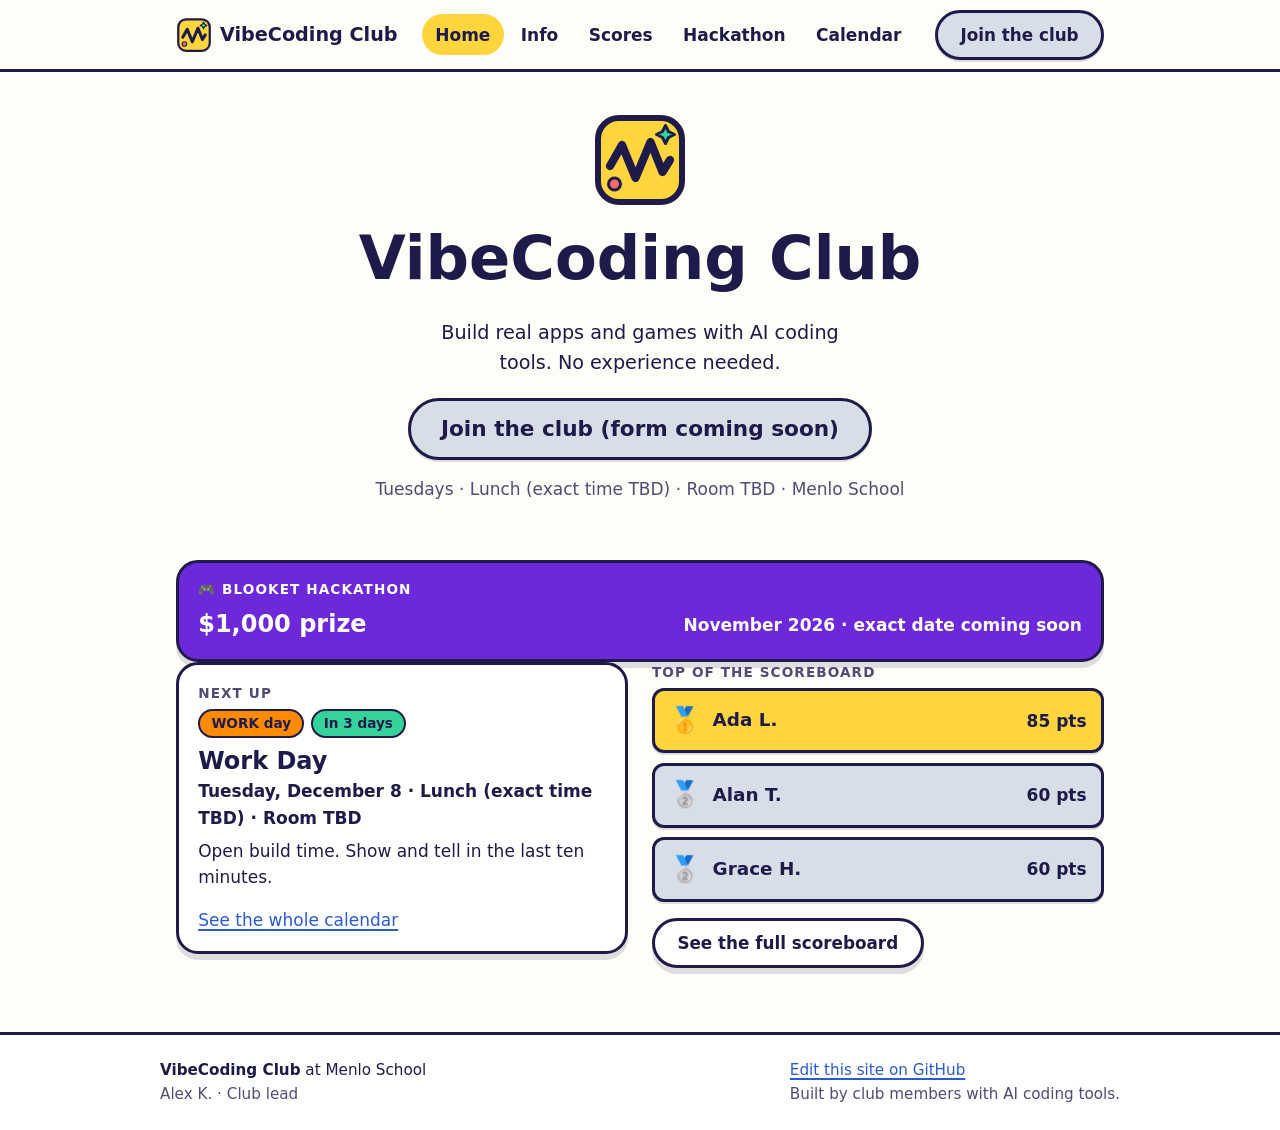
==== index.html @ 8ce31fc0 "Foundation and home page: shared layout, styles, data files, checker, CI Co-Authored-By: claude-flow" ====
<!doctype html>
<html lang="en">
<head>
  <meta charset="utf-8">
  <meta name="viewport" content="width=device-width, initial-scale=1">
  <title>VibeCoding Club at Menlo School</title>
  <meta name="description" content="Build real apps and games with AI coding tools. No experience needed. Tuesdays at Menlo School.">
  <meta name="theme-color" content="#FFD53D">
  <link rel="icon" href="img/logo.svg" type="image/svg+xml">
  <link rel="stylesheet" href="css/style.css">
  <style>
    /* Styles that only the home page uses. Shared styles live in css/style.css. */
    .hero { text-align: center; padding: 1.5rem 0 1rem; }
    .hero img { width: 96px; height: 96px; }
    .hero h1 { margin-top: 0.5rem; }
    .hero .pitch { font-size: 1.2rem; max-width: 34ch; margin: 0 auto 1.3rem; }
    .hero .meta { margin-top: 1rem; }

    .banner-link {
      display: flex; flex-wrap: wrap; align-items: center; gap: 0.4rem 1rem;
      background: var(--grape); color: #fff; text-decoration: none;
      border: var(--border); border-radius: var(--radius); padding: 1rem 1.2rem;
      box-shadow: var(--shadow); transition: transform 0.12s ease;
    }
    .banner-link:hover { color: #fff; transform: translateY(-2px); }
    .banner-link .eyebrow { color: #fff; width: 100%; margin: 0; }
    .banner-link strong { font-family: var(--font-display); font-size: 1.5rem; }
    .banner-link .banner-line { margin-left: auto; font-weight: 600; }

    .next-up h3 { font-size: 1.5rem; margin: 0.6rem 0 0.2rem; }
    .next-up .when { font-weight: 600; margin-bottom: 0.4rem; }
    .next-up .chips { display: flex; flex-wrap: wrap; gap: 0.4rem; }

    .top3 { list-style: none; padding: 0; margin: 0 0 1rem; display: grid; gap: 0.6rem; }
    .top3 li {
      display: flex; align-items: center; gap: 0.7rem;
      background: var(--card); border: var(--border); border-radius: var(--radius-sm);
      padding: 0.6rem 0.9rem; box-shadow: var(--shadow-press);
    }
    .top3 .medal { font-size: 1.6rem; }
    .top3 .name { font-family: var(--font-display); font-weight: 600; font-size: 1.15rem; flex: 1; }
    .top3 .pts { font-weight: 700; }
    .top3 li.rank-1 { background: var(--sun); }
    .top3 li.rank-2 { background: var(--silver); }
    .top3 li.rank-3 { background: var(--bronze); }

    @media (min-width: 700px) {
      .home-grid { display: grid; grid-template-columns: 1fr 1fr; gap: 1.5rem; align-items: start; }
      .home-grid > section + section { margin-top: 0; }
    }
  </style>
</head>
<body>
  <header id="site-header">
    <noscript><p><a href="index.html">Home</a> · <a href="info.html">Info</a> · <a href="scoreboard.html">Scoreboard</a> · <a href="hackathon.html">Hackathon</a> · <a href="calendar.html">Calendar</a></p></noscript>
  </header>

  <main id="main-content">
    <section class="hero">
      <img class="reveal-pop" src="img/logo.svg" alt="" width="96" height="96">
      <h1 class="reveal">VibeCoding Club</h1>
      <p class="pitch reveal reveal-delay-1" data-site="club.pitch">Build real apps and games with AI coding tools. No experience needed.</p>
      <a class="btn btn-big reveal reveal-delay-2" data-join href="#">Join the club</a>
      <p class="meta muted reveal reveal-delay-3">
        Tuesdays · <span data-site="meeting.time">Lunch</span> · <span data-site="meeting.room">Room TBD</span> · Menlo School
      </p>
    </section>

    <section id="hackathon-banner" class="reveal reveal-delay-3" aria-label="Blooket Hackathon">
      <a class="banner-link" href="hackathon.html">
        <span class="eyebrow">🎮 Blooket Hackathon</span>
        <strong>$1,000 prize</strong>
        <span class="banner-line">November 2026 · details soon</span>
      </a>
    </section>

    <div class="home-grid">
      <section class="card next-up reveal reveal-delay-4" aria-labelledby="next-up-title">
        <p class="eyebrow" id="next-up-title">Next up</p>
        <div id="next-up-body"><p class="muted">Loading the calendar…</p></div>
      </section>

      <section class="reveal reveal-delay-5" aria-labelledby="top3-title">
        <p class="eyebrow" id="top3-title">Top of the scoreboard</p>
        <div id="top3-body"><p class="muted">Loading the scoreboard…</p></div>
        <a class="btn btn-ghost" href="scoreboard.html">See the full scoreboard</a>
      </section>
    </div>
  </main>

  <footer id="site-footer"></footer>

  <script src="js/shared.js"></script>
  <script src="js/home.js"></script>
</body>
</html>
---- css/style.css ----
/* ==========================================================================
   VibeCoding Club — the ONE shared stylesheet.

   Rules of the house (so nobody has to do color math):
   - Bright hues (sun, tangerine, mint, coral, silver, bronze) are BACKGROUNDS
     with ink text. Only sky and grape carry white text.
   - Styling that belongs to a single page goes in a <style> block at the top
     of that page's HTML, not here. This file is shared by every page.
   - Only transform and opacity animate. Reduced motion is handled at the end.

   Contrast (WCAG AA needs 4.5:1 for text). Computed, not guessed:
     ink on paper 15.7   ink on card 16.0   muted on paper 7.8
     ink on sun 11.3     ink on tangerine 6.8   ink on mint 8.3   ink on coral 5.8
     ink on silver 11.8  ink on bronze 7.7
     white on sky 5.9    white on grape 7.1     sky on paper 5.8   grape on paper 7.0
   ========================================================================== */

:root {
  --ink: #1E1B4B;
  --paper: #FFFDF7;
  --card: #FFFFFF;
  --line: #E4E0D4;
  --muted: #4F4C78;

  --sun: #FFD53D;
  --tangerine: #FF8A00;
  --mint: #34D399;
  --coral: #FF6B6B;
  --sky: #2A5BD7;
  --grape: #6D28D9;
  --silver: #D7DEE8;
  --bronze: #E8A76B;

  --radius: 22px;
  --radius-sm: 12px;
  --border: 3px solid var(--ink);
  --shadow: 0 6px 0 rgba(30, 27, 75, 0.14);
  --shadow-press: 0 2px 0 rgba(30, 27, 75, 0.14);

  --font-display: "Fredoka", "Arial Rounded MT Bold", "Helvetica Neue", system-ui, sans-serif;
  --font-body: system-ui, -apple-system, "Segoe UI", Roboto, "Helvetica Neue", sans-serif;
  --font-mono: ui-monospace, SFMono-Regular, Menlo, Consolas, monospace;

  --tab-bar-height: 64px;
  --max-width: 960px;
}

/* Self-hosted so the site makes zero external requests (school Wi-Fi safe).
   License: fonts/OFL.txt */
@font-face {
  font-family: "Fredoka";
  src: url("../fonts/Fredoka.woff2") format("woff2");
  font-weight: 300 700;
  font-style: normal;
  font-display: swap;
}

/* ---------- base ---------- */
*, *::before, *::after { box-sizing: border-box; }

html { -webkit-text-size-adjust: 100%; scroll-behavior: smooth; }

body {
  margin: 0;
  font-family: var(--font-body);
  font-size: 17px;
  line-height: 1.55;
  color: var(--ink);
  background: var(--paper);
  /* room for the phone tab bar; removed at desktop sizes below */
  padding-bottom: calc(var(--tab-bar-height) + env(safe-area-inset-bottom, 0px));
}

h1, h2, h3, h4 {
  font-family: var(--font-display);
  font-weight: 600;
  line-height: 1.15;
  margin: 0 0 0.4em;
}
h1 { font-size: clamp(2.3rem, 9vw, 3.8rem); font-weight: 700; }
h2 { font-size: clamp(1.5rem, 5.5vw, 2.1rem); }
h3 { font-size: 1.25rem; }
p { margin: 0 0 1em; }
a { color: var(--sky); text-decoration-thickness: 2px; text-underline-offset: 3px; }
a:hover { color: var(--grape); }
img, svg { max-width: 100%; height: auto; }
code { font-family: var(--font-mono); font-size: 0.92em; background: var(--silver); padding: 0.1em 0.35em; border-radius: 6px; }
ul, ol { padding-left: 1.3em; }

:focus-visible { outline: 4px solid var(--sky); outline-offset: 3px; border-radius: var(--radius-sm); }

.visually-hidden {
  position: absolute !important; width: 1px; height: 1px; overflow: hidden;
  clip: rect(0 0 0 0); clip-path: inset(50%); white-space: nowrap;
}

.skip-link {
  position: absolute; left: -999px; top: 8px; z-index: 100;
  background: var(--ink); color: #fff; padding: 0.6rem 1rem; border-radius: 999px; font-weight: 600;
}
.skip-link:focus { left: 8px; }

main { max-width: var(--max-width); margin: 0 auto; padding: 1rem 1rem 2rem; }
section + section { margin-top: 1.5rem; }

.muted { color: var(--muted); }
.eyebrow {
  font-family: var(--font-display); font-weight: 600; font-size: 0.85rem;
  text-transform: uppercase; letter-spacing: 0.08em; color: var(--muted); margin: 0 0 0.3rem;
}
.center { text-align: center; }

/* ---------- header (drawn by js/shared.js) ---------- */
.site-header {
  position: sticky; top: 0; z-index: 50;
  background: var(--paper); border-bottom: var(--border);
}
.site-header .inner {
  display: flex; align-items: center; gap: 0.75rem;
  max-width: var(--max-width); margin: 0 auto; padding: 0.6rem 1rem;
}
.brand {
  display: inline-flex; align-items: center; gap: 0.5rem;
  font-family: var(--font-display); font-weight: 700; font-size: 1.2rem;
  color: var(--ink); text-decoration: none; white-space: nowrap;
}
.brand:hover { color: var(--ink); }
.brand img { width: 36px; height: 36px; }
.brand:hover img { animation: wiggle 0.5s ease-in-out; }
.top-nav { display: none; gap: 0.2rem; margin-left: auto; }
.top-nav a {
  padding: 0.45rem 0.85rem; border-radius: 999px; text-decoration: none;
  color: var(--ink); font-family: var(--font-display); font-weight: 600;
}
.top-nav a:hover { background: var(--silver); color: var(--ink); }
.top-nav a[aria-current="page"] { background: var(--sun); }
.header-join { margin-left: auto; font-size: 0.95rem; padding: 0.55rem 1rem; }

/* ---------- phone tab bar (drawn by js/shared.js) ---------- */
.tab-bar {
  position: fixed; left: 0; right: 0; bottom: 0; z-index: 50;
  display: flex; background: var(--card); border-top: var(--border);
  padding-bottom: env(safe-area-inset-bottom, 0px);
}
.tab-bar a {
  flex: 1; display: flex; flex-direction: column; align-items: center; justify-content: center; gap: 2px;
  min-height: var(--tab-bar-height); padding: 0.35rem 0.2rem;
  font-family: var(--font-display); font-size: 0.75rem; font-weight: 600;
  color: var(--ink); text-decoration: none;
}
.tab-bar a:hover { color: var(--ink); }
.tab-icon {
  display: grid; place-items: center; width: 44px; height: 28px;
  border-radius: 999px; font-size: 1.25rem; line-height: 1;
  transition: transform 0.15s ease;
}
.tab-bar a:active .tab-icon { transform: scale(0.9); }
.tab-bar a[aria-current="page"] { color: var(--grape); }
.tab-bar a[aria-current="page"] .tab-icon { background: var(--sun); }

@media (min-width: 700px) {
  body { padding-bottom: 0; }
  .tab-bar { display: none; }
  .top-nav { display: flex; }
  .header-join { margin-left: 0.5rem; }
}

/* ---------- buttons ---------- */
.btn {
  display: inline-flex; align-items: center; justify-content: center; gap: 0.5rem;
  font-family: var(--font-display); font-weight: 600; font-size: 1.05rem; line-height: 1.2;
  padding: 0.75rem 1.4rem; border-radius: 999px; border: var(--border);
  background: var(--sun); color: var(--ink); text-decoration: none; cursor: pointer;
  box-shadow: var(--shadow); white-space: nowrap;
  transition: transform 0.12s ease, box-shadow 0.12s ease;
}
.btn:hover { color: var(--ink); transform: translateY(-2px); }
.btn:active { transform: translateY(3px); box-shadow: var(--shadow-press); }
.btn-big { font-size: 1.35rem; padding: 0.95rem 1.9rem; white-space: normal; max-width: 100%; text-align: center; }
.btn-grape { background: var(--grape); color: #fff; }
.btn-grape:hover { color: #fff; }
.btn-sky { background: var(--sky); color: #fff; }
.btn-sky:hover { color: #fff; }
.btn-ghost { background: var(--card); }
.btn[aria-disabled="true"] {
  background: var(--silver); box-shadow: var(--shadow-press); cursor: default;
}
.btn[aria-disabled="true"]:hover { transform: none; }

/* ---------- cards, chips, panels ---------- */
.card {
  background: var(--card); border: var(--border); border-radius: var(--radius);
  padding: 1.1rem 1.2rem; box-shadow: var(--shadow);
}
.card > :last-child { margin-bottom: 0; }

.chip {
  display: inline-flex; align-items: center; gap: 0.3rem;
  padding: 0.15rem 0.7rem; border-radius: 999px; border: 2px solid var(--ink);
  font-family: var(--font-display); font-weight: 600; font-size: 0.85rem; line-height: 1.5;
  background: var(--card); color: var(--ink); white-space: nowrap;
}
/* meeting types: every chip also carries its word, so color is never the only signal */
.chip-talk      { background: var(--sky); color: #fff; }
.chip-work      { background: var(--tangerine); }
.chip-special   { background: var(--grape); color: #fff; }
.chip-hackathon { background: var(--sun); }
.chip-break     { background: transparent; color: var(--muted); border-style: dashed; }
/* badge colors named in data/scoreboard.json */
.chip-sun       { background: var(--sun); }
.chip-tangerine { background: var(--tangerine); }
.chip-mint      { background: var(--mint); }
.chip-coral     { background: var(--coral); }
.chip-sky       { background: var(--sky); color: #fff; }
.chip-grape     { background: var(--grape); color: #fff; }

/* the friendly "something is off" panel drawn by Site.oopsHTML() */
.oops {
  background: var(--card); border: 3px dashed var(--coral); border-radius: var(--radius);
  padding: 1rem 1.1rem;
}
.oops h3 { margin-top: 0; }
.oops > :last-child { margin-bottom: 0; }
.cmd {
  display: flex; align-items: center; gap: 0.6rem;
  background: var(--ink); color: #fff; border-radius: var(--radius-sm);
  padding: 0.6rem 0.8rem; margin: 0.6rem 0; overflow-x: auto;
}
.cmd code { background: none; color: #fff; padding: 0; white-space: nowrap; }
.cmd button {
  margin-left: auto; flex-shrink: 0; font: inherit; font-weight: 600; cursor: pointer;
  background: var(--sun); color: var(--ink); border: 0; border-radius: 999px; padding: 0.3rem 0.8rem;
}

/* ---------- toast (Site.toast) ---------- */
.toast {
  position: fixed; left: 50%; z-index: 60;
  bottom: calc(var(--tab-bar-height) + 16px + env(safe-area-inset-bottom, 0px));
  max-width: calc(100% - 2rem); text-align: center;
  background: var(--ink); color: #fff; padding: 0.7rem 1.2rem; border-radius: 999px;
  font-family: var(--font-display); font-weight: 600; box-shadow: var(--shadow);
  animation: toast-in 0.25s ease-out both;
}
@media (min-width: 700px) { .toast { bottom: 24px; } }

/* ---------- confetti (Site.confetti) ---------- */
.confetti-canvas { position: fixed; inset: 0; width: 100%; height: 100%; pointer-events: none; z-index: 70; }

/* ---------- footer (drawn by js/shared.js) ---------- */
.site-footer {
  margin-top: 2rem; border-top: var(--border); background: var(--card);
  padding: 1.5rem 1rem;
}
.site-footer .inner {
  max-width: var(--max-width); margin: 0 auto;
  display: flex; flex-wrap: wrap; gap: 1rem 2rem; justify-content: space-between;
  font-size: 0.95rem;
}

/* ---------- motion ---------- */
@keyframes float-in { from { opacity: 0; transform: translateY(14px); } to { opacity: 1; transform: none; } }
@keyframes pop-in   { from { opacity: 0; transform: scale(0.9); }       to { opacity: 1; transform: none; } }
@keyframes toast-in { from { opacity: 0; transform: translate(-50%, 12px); } to { opacity: 1; transform: translate(-50%, 0); } }
@keyframes wiggle   { 0%, 100% { transform: rotate(0); } 25% { transform: rotate(-8deg); } 75% { transform: rotate(8deg); } }
@keyframes bounce   { 0%, 100% { transform: translateY(0); } 40% { transform: translateY(-10px); } }

/* add class="reveal" (plus reveal-delay-1..6) to stagger things in */
.reveal { animation: float-in 0.45s ease-out both; }
.reveal-pop { animation: pop-in 0.35s ease-out both; }
.reveal-delay-1 { animation-delay: 0.07s; }
.reveal-delay-2 { animation-delay: 0.14s; }
.reveal-delay-3 { animation-delay: 0.21s; }
.reveal-delay-4 { animation-delay: 0.28s; }
.reveal-delay-5 { animation-delay: 0.35s; }
.reveal-delay-6 { animation-delay: 0.42s; }

/* Reduced motion: animations jump to their final frame instead of being
   removed, so nothing that starts at opacity 0 stays invisible. JS checks
   Site.motionOK() before doing confetti or count-ups. */
@media (prefers-reduced-motion: reduce) {
  html { scroll-behavior: auto; }
  *, *::before, *::after {
    animation-duration: 0.01ms !important;
    animation-iteration-count: 1 !important;
    transition-duration: 0.01ms !important;
  }
}
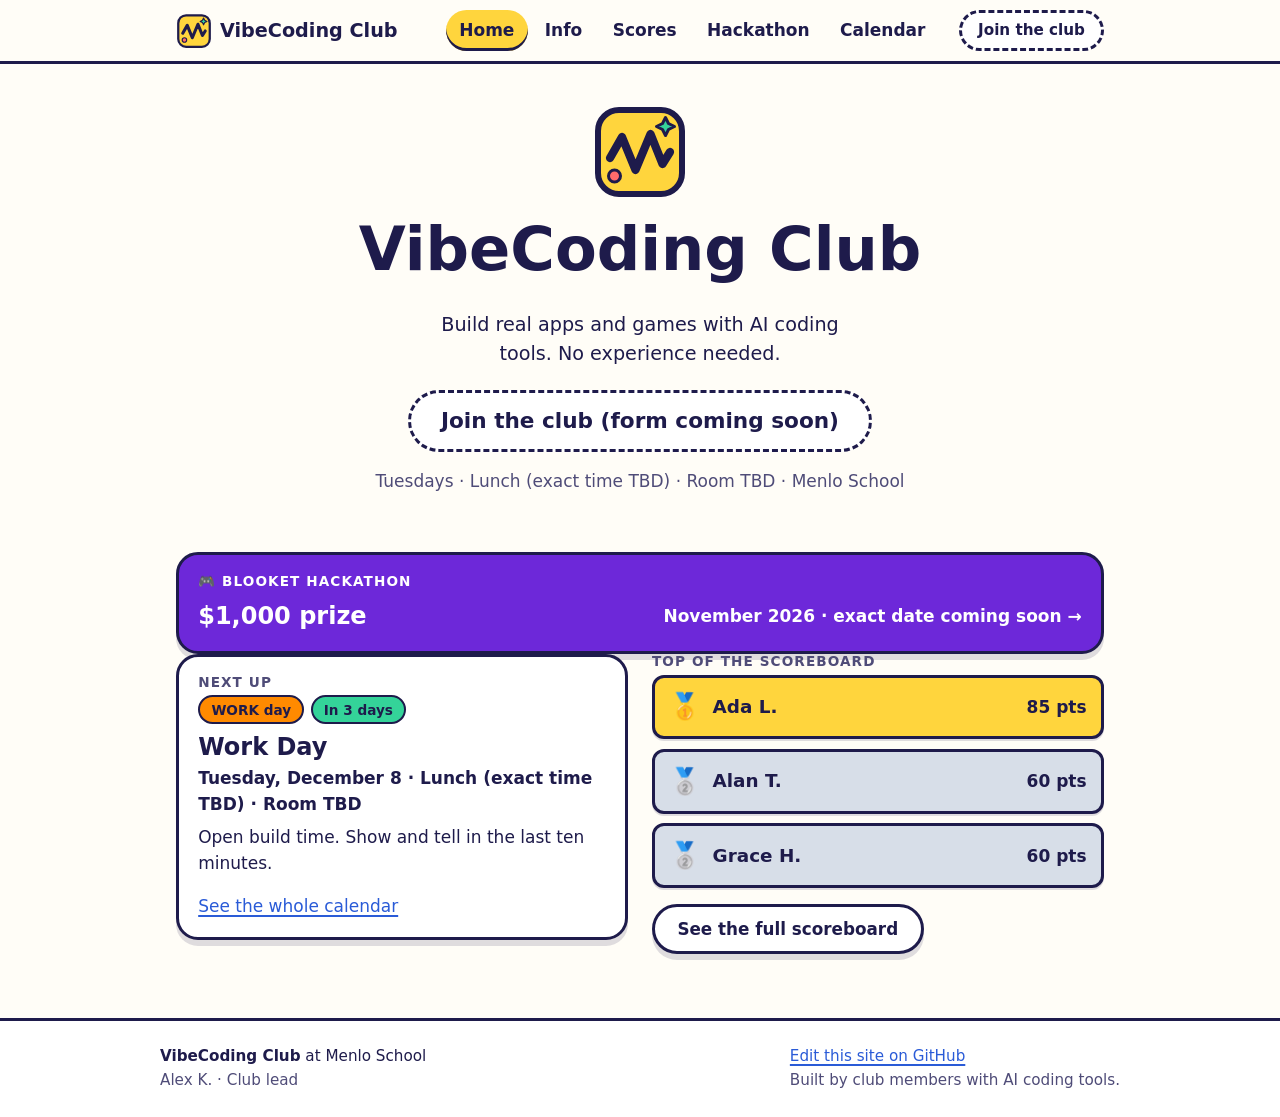
==== commit d9c9e8b6: "Apply site-wide review: accessibility, phone layout, countdown, 404 base, README fixes Co-Authored-B" ====
--- a/index.html
+++ b/index.html
@@ -2,7 +2,7 @@
 <html lang="en">
 <head>
   <meta charset="utf-8">
-  <meta name="viewport" content="width=device-width, initial-scale=1">
+  <meta name="viewport" content="width=device-width, initial-scale=1, viewport-fit=cover">
   <title>VibeCoding Club at Menlo School</title>
   <meta name="description" content="Build real apps and games with AI coding tools. No experience needed. Tuesdays at Menlo School.">
   <meta name="theme-color" content="#FFD53D">
@@ -22,7 +22,8 @@
       border: var(--border); border-radius: var(--radius); padding: 1rem 1.2rem;
       box-shadow: var(--shadow); transition: transform 0.12s ease;
     }
-    .banner-link:hover { color: #fff; transform: translateY(-2px); }
+    .banner-link:hover { color: #fff; }
+    @media (hover: hover) { .banner-link:hover { transform: translateY(-2px); } }
     .banner-link .eyebrow { color: #fff; width: 100%; margin: 0; }
     .banner-link strong { font-family: var(--font-display); font-size: 1.5rem; }
     .banner-link .banner-line { margin-left: auto; font-weight: 600; }
@@ -38,7 +39,7 @@
       padding: 0.6rem 0.9rem; box-shadow: var(--shadow-press);
     }
     .top3 .medal { font-size: 1.6rem; }
-    .top3 .name { font-family: var(--font-display); font-weight: 600; font-size: 1.15rem; flex: 1; }
+    .top3 .name { font-family: var(--font-display); font-weight: 600; font-size: 1.15rem; flex: 1; min-width: 0; overflow-wrap: anywhere; }
     .top3 .pts { font-weight: 700; }
     .top3 li.rank-1 { background: var(--sun); }
     .top3 li.rank-2 { background: var(--silver); }
@@ -62,13 +63,13 @@
       <p class="pitch reveal reveal-delay-1" data-site="club.pitch">Build real apps and games with AI coding tools. No experience needed.</p>
       <a class="btn btn-big reveal reveal-delay-2" data-join href="#">Join the club</a>
       <p class="meta muted reveal reveal-delay-3">
-        Tuesdays · <span data-site="meeting.time">Lunch</span> · <span data-site="meeting.room">Room TBD</span> · Menlo School
+        <span data-site="meeting.day">Tuesdays</span> · <span data-site="meeting.time">Lunch</span> · <span data-site="meeting.room">Room TBD</span> · <span data-site="club.school">Menlo School</span>
       </p>
     </section>
 
     <section id="hackathon-banner" class="reveal reveal-delay-3" aria-label="Blooket Hackathon">
       <a class="banner-link" href="hackathon.html">
-        <span class="eyebrow">🎮 Blooket Hackathon</span>
+        <span class="eyebrow"><span aria-hidden="true">🎮</span> Blooket Hackathon</span>
         <strong>$1,000 prize</strong>
         <span class="banner-line">November 2026 · details soon</span>
       </a>
@@ -76,12 +77,12 @@
 
     <div class="home-grid">
       <section class="card next-up reveal reveal-delay-4" aria-labelledby="next-up-title">
-        <p class="eyebrow" id="next-up-title">Next up</p>
+        <h2 class="eyebrow" id="next-up-title">Next up</h2>
         <div id="next-up-body"><p class="muted">Loading the calendar…</p></div>
       </section>
 
       <section class="reveal reveal-delay-5" aria-labelledby="top3-title">
-        <p class="eyebrow" id="top3-title">Top of the scoreboard</p>
+        <h2 class="eyebrow" id="top3-title">Top of the scoreboard</h2>
         <div id="top3-body"><p class="muted">Loading the scoreboard…</p></div>
         <a class="btn btn-ghost" href="scoreboard.html">See the full scoreboard</a>
       </section>
@@ -91,6 +92,7 @@
   <footer id="site-footer"></footer>
 
   <script src="js/shared.js"></script>
+  <script src="js/celebrate.js"></script>
   <script src="js/home.js"></script>
 </body>
 </html>
--- a/css/style.css
+++ b/css/style.css
@@ -58,7 +58,12 @@
 /* ---------- base ---------- */
 *, *::before, *::after { box-sizing: border-box; }
 
-html { -webkit-text-size-adjust: 100%; scroll-behavior: smooth; }
+html {
+  -webkit-text-size-adjust: 100%; scroll-behavior: smooth;
+  /* keep focused elements and #main-content out from under the sticky header and the tab bar */
+  scroll-padding-top: 80px;
+  scroll-padding-bottom: calc(var(--tab-bar-height) + 12px + env(safe-area-inset-bottom, 0px));
+}
 
 body {
   margin: 0;
@@ -100,7 +105,10 @@
 }
 .skip-link:focus { left: 8px; }
 
-main { max-width: var(--max-width); margin: 0 auto; padding: 1rem 1rem 2rem; }
+main {
+  max-width: var(--max-width); margin: 0 auto; padding: 1rem 1rem 2rem;
+  padding-left: max(1rem, env(safe-area-inset-left, 0px)); padding-right: max(1rem, env(safe-area-inset-right, 0px));
+}
 section + section { margin-top: 1.5rem; }
 
 .muted { color: var(--muted); }
@@ -118,6 +126,7 @@
 .site-header .inner {
   display: flex; align-items: center; gap: 0.75rem;
   max-width: var(--max-width); margin: 0 auto; padding: 0.6rem 1rem;
+  padding-left: max(1rem, env(safe-area-inset-left, 0px)); padding-right: max(1rem, env(safe-area-inset-right, 0px));
 }
 .brand {
   display: inline-flex; align-items: center; gap: 0.5rem;
@@ -125,22 +134,24 @@
   color: var(--ink); text-decoration: none; white-space: nowrap;
 }
 .brand:hover { color: var(--ink); }
+.brand { flex-shrink: 0; }
 .brand img { width: 36px; height: 36px; }
-.brand:hover img { animation: wiggle 0.5s ease-in-out; }
+@media (max-width: 359px) { .brand-name { display: none; } }
 .top-nav { display: none; gap: 0.2rem; margin-left: auto; }
 .top-nav a {
   padding: 0.45rem 0.85rem; border-radius: 999px; text-decoration: none;
   color: var(--ink); font-family: var(--font-display); font-weight: 600;
 }
 .top-nav a:hover { background: var(--silver); color: var(--ink); }
-.top-nav a[aria-current="page"] { background: var(--sun); }
-.header-join { margin-left: auto; font-size: 0.95rem; padding: 0.55rem 1rem; }
+.top-nav a[aria-current="page"] { background: var(--sun); box-shadow: inset 0 -3px 0 var(--ink); }
+.btn.header-join { margin-left: auto; font-size: 0.95rem; padding: 0.55rem 1rem; }
 
 /* ---------- phone tab bar (drawn by js/shared.js) ---------- */
 .tab-bar {
   position: fixed; left: 0; right: 0; bottom: 0; z-index: 50;
   display: flex; background: var(--card); border-top: var(--border);
   padding-bottom: env(safe-area-inset-bottom, 0px);
+  padding-left: env(safe-area-inset-left, 0px); padding-right: env(safe-area-inset-right, 0px);
 }
 .tab-bar a {
   flex: 1; display: flex; flex-direction: column; align-items: center; justify-content: center; gap: 2px;
@@ -155,14 +166,15 @@
   transition: transform 0.15s ease;
 }
 .tab-bar a:active .tab-icon { transform: scale(0.9); }
-.tab-bar a[aria-current="page"] { color: var(--grape); }
+.tab-bar a[aria-current="page"] { color: var(--grape); text-decoration: underline; text-decoration-thickness: 2px; text-underline-offset: 3px; }
 .tab-bar a[aria-current="page"] .tab-icon { background: var(--sun); }
 
 @media (min-width: 700px) {
+  html { scroll-padding-bottom: 0; }
   body { padding-bottom: 0; }
   .tab-bar { display: none; }
   .top-nav { display: flex; }
-  .header-join { margin-left: 0.5rem; }
+  .btn.header-join { margin-left: 0.5rem; }
 }
 
 /* ---------- buttons ---------- */
@@ -174,18 +186,24 @@
   box-shadow: var(--shadow); white-space: nowrap;
   transition: transform 0.12s ease, box-shadow 0.12s ease;
 }
-.btn:hover { color: var(--ink); transform: translateY(-2px); }
+.btn:hover { color: var(--ink); }
 .btn:active { transform: translateY(3px); box-shadow: var(--shadow-press); }
+/* hover effects only on devices that really hover, so taps do not leave them stuck */
+@media (hover: hover) {
+  .btn:hover { transform: translateY(-2px); }
+  .brand:hover img { animation: wiggle 0.5s ease-in-out; }
+}
 .btn-big { font-size: 1.35rem; padding: 0.95rem 1.9rem; white-space: normal; max-width: 100%; text-align: center; }
 .btn-grape { background: var(--grape); color: #fff; }
 .btn-grape:hover { color: #fff; }
 .btn-sky { background: var(--sky); color: #fff; }
 .btn-sky:hover { color: #fff; }
 .btn-ghost { background: var(--card); }
+/* "coming soon": still tappable (it explains itself), drawn as an outline so it does not look broken */
 .btn[aria-disabled="true"] {
-  background: var(--silver); box-shadow: var(--shadow-press); cursor: default;
-}
-.btn[aria-disabled="true"]:hover { transform: none; }
+  background: var(--card); color: var(--ink); border-style: dashed; box-shadow: none; cursor: pointer;
+}
+.btn[aria-disabled="true"]:hover, .btn[aria-disabled="true"]:active { transform: none; box-shadow: none; }
 
 /* ---------- cards, chips, panels ---------- */
 .card {
@@ -231,6 +249,13 @@
   margin-left: auto; flex-shrink: 0; font: inherit; font-weight: 600; cursor: pointer;
   background: var(--sun); color: var(--ink); border: 0; border-radius: 999px; padding: 0.3rem 0.8rem;
 }
+.cmd button:focus-visible { outline-color: var(--sun); }
+
+/* "How to earn points" rows, used on the scoreboard and hackathon pages */
+.earn-list { list-style: none; padding: 0; margin: 0 0 0.8rem; }
+.earn-list li { display: flex; align-items: center; gap: 0.6rem; padding: 0.5rem 0; border-bottom: 2px dashed var(--line); }
+.earn-list li:last-child { border-bottom: 0; }
+.earn-list .what { flex: 1; }
 
 /* ---------- toast (Site.toast) ---------- */
 .toast {
@@ -241,6 +266,7 @@
   font-family: var(--font-display); font-weight: 600; box-shadow: var(--shadow);
   animation: toast-in 0.25s ease-out both;
 }
+.toast[hidden] { display: none; }
 @media (min-width: 700px) { .toast { bottom: 24px; } }
 
 /* ---------- confetti (Site.confetti) ---------- */
@@ -281,6 +307,7 @@
   html { scroll-behavior: auto; }
   *, *::before, *::after {
     animation-duration: 0.01ms !important;
+    animation-delay: 0s !important;
     animation-iteration-count: 1 !important;
     transition-duration: 0.01ms !important;
   }
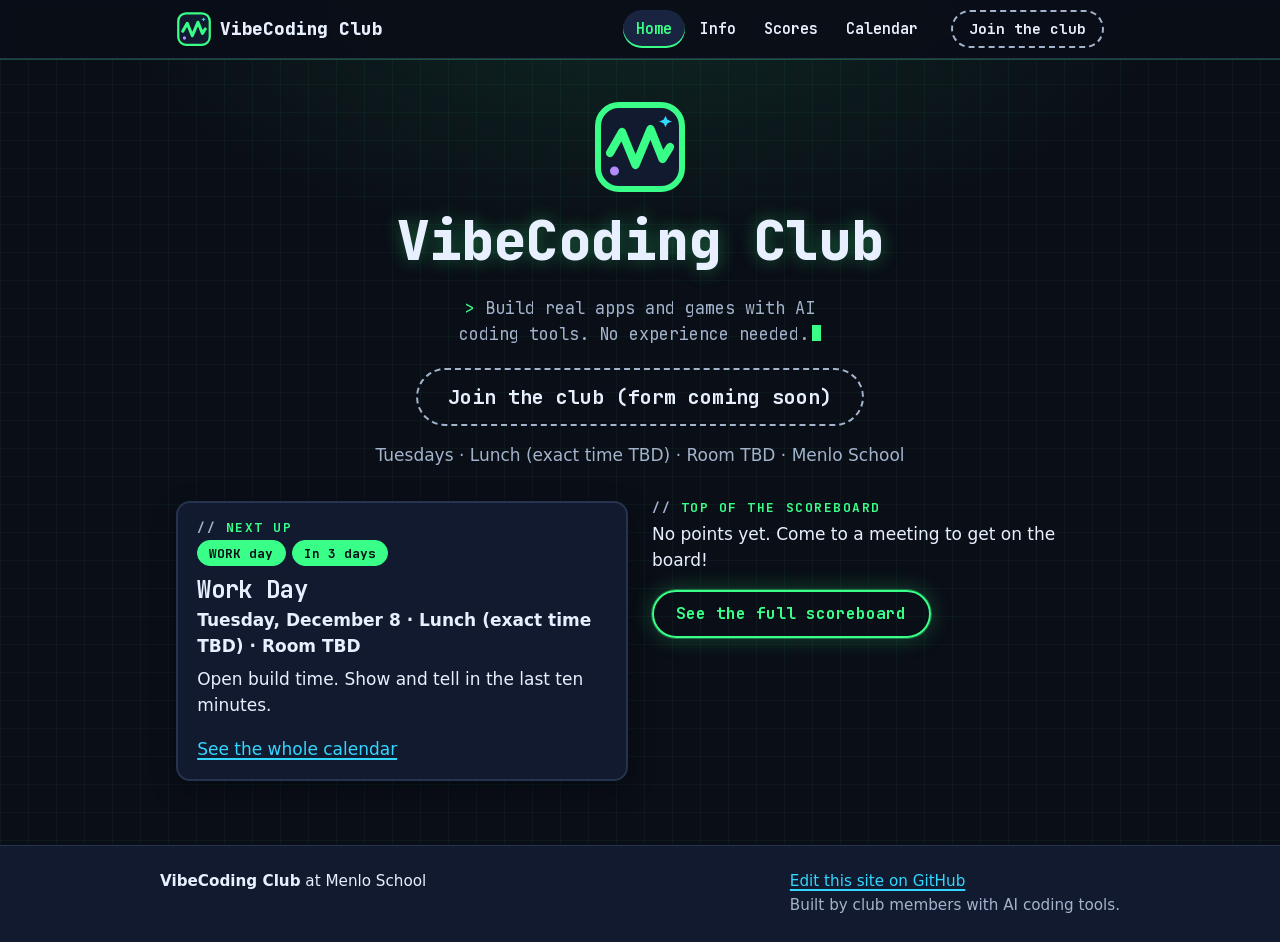
==== commit 3389736b: "Remove hackathon, empty the scoreboard and leaders, re-theme to hack mode Co-Authored-By: claude-flo" ====
--- a/index.html
+++ b/index.html
@@ -5,7 +5,7 @@
   <meta name="viewport" content="width=device-width, initial-scale=1, viewport-fit=cover">
   <title>VibeCoding Club at Menlo School</title>
   <meta name="description" content="Build real apps and games with AI coding tools. No experience needed. Tuesdays at Menlo School.">
-  <meta name="theme-color" content="#FFD53D">
+  <meta name="theme-color" content="#0A0E17">
   <link rel="icon" href="img/logo.svg" type="image/svg+xml">
   <link rel="stylesheet" href="css/style.css">
   <style>
@@ -13,20 +13,9 @@
     .hero { text-align: center; padding: 1.5rem 0 1rem; }
     .hero img { width: 96px; height: 96px; }
     .hero h1 { margin-top: 0.5rem; }
-    .hero .pitch { font-size: 1.2rem; max-width: 34ch; margin: 0 auto 1.3rem; }
+    .hero .pitch { font-family: var(--font-display); font-size: 1.05rem; max-width: 40ch; margin: 0 auto 1.3rem; color: var(--muted); }
+    .hero .pitch::before { content: "> " / ""; color: var(--neon); }
     .hero .meta { margin-top: 1rem; }
-
-    .banner-link {
-      display: flex; flex-wrap: wrap; align-items: center; gap: 0.4rem 1rem;
-      background: var(--grape); color: #fff; text-decoration: none;
-      border: var(--border); border-radius: var(--radius); padding: 1rem 1.2rem;
-      box-shadow: var(--shadow); transition: transform 0.12s ease;
-    }
-    .banner-link:hover { color: #fff; }
-    @media (hover: hover) { .banner-link:hover { transform: translateY(-2px); } }
-    .banner-link .eyebrow { color: #fff; width: 100%; margin: 0; }
-    .banner-link strong { font-family: var(--font-display); font-size: 1.5rem; }
-    .banner-link .banner-line { margin-left: auto; font-weight: 600; }
 
     .next-up h3 { font-size: 1.5rem; margin: 0.6rem 0 0.2rem; }
     .next-up .when { font-weight: 600; margin-bottom: 0.4rem; }
@@ -35,15 +24,15 @@
     .top3 { list-style: none; padding: 0; margin: 0 0 1rem; display: grid; gap: 0.6rem; }
     .top3 li {
       display: flex; align-items: center; gap: 0.7rem;
-      background: var(--card); border: var(--border); border-radius: var(--radius-sm);
+      background: var(--surface); border: var(--border); border-radius: var(--radius-sm);
       padding: 0.6rem 0.9rem; box-shadow: var(--shadow-press);
     }
     .top3 .medal { font-size: 1.6rem; }
     .top3 .name { font-family: var(--font-display); font-weight: 600; font-size: 1.15rem; flex: 1; min-width: 0; overflow-wrap: anywhere; }
     .top3 .pts { font-weight: 700; }
-    .top3 li.rank-1 { background: var(--sun); }
-    .top3 li.rank-2 { background: var(--silver); }
-    .top3 li.rank-3 { background: var(--bronze); }
+    .top3 li.rank-1 { border-color: var(--gold); box-shadow: var(--glow-gold); }
+    .top3 li.rank-2 { border-color: var(--silver); }
+    .top3 li.rank-3 { border-color: var(--bronze); }
 
     @media (min-width: 700px) {
       .home-grid { display: grid; grid-template-columns: 1fr 1fr; gap: 1.5rem; align-items: start; }
@@ -53,26 +42,18 @@
 </head>
 <body>
   <header id="site-header">
-    <noscript><p><a href="index.html">Home</a> · <a href="info.html">Info</a> · <a href="scoreboard.html">Scoreboard</a> · <a href="hackathon.html">Hackathon</a> · <a href="calendar.html">Calendar</a></p></noscript>
+    <noscript><p><a href="index.html">Home</a> · <a href="info.html">Info</a> · <a href="scoreboard.html">Scoreboard</a> · <a href="calendar.html">Calendar</a></p></noscript>
   </header>
 
   <main id="main-content">
     <section class="hero">
       <img class="reveal-pop" src="img/logo.svg" alt="" width="96" height="96">
       <h1 class="reveal">VibeCoding Club</h1>
-      <p class="pitch reveal reveal-delay-1" data-site="club.pitch">Build real apps and games with AI coding tools. No experience needed.</p>
+      <p class="pitch reveal reveal-delay-1"><span data-site="club.pitch">Build real apps and games with AI coding tools. No experience needed.</span><span class="cursor" aria-hidden="true"></span></p>
       <a class="btn btn-big reveal reveal-delay-2" data-join href="#">Join the club</a>
       <p class="meta muted reveal reveal-delay-3">
         <span data-site="meeting.day">Tuesdays</span> · <span data-site="meeting.time">Lunch</span> · <span data-site="meeting.room">Room TBD</span> · <span data-site="club.school">Menlo School</span>
       </p>
-    </section>
-
-    <section id="hackathon-banner" class="reveal reveal-delay-3" aria-label="Blooket Hackathon">
-      <a class="banner-link" href="hackathon.html">
-        <span class="eyebrow"><span aria-hidden="true">🎮</span> Blooket Hackathon</span>
-        <strong>$1,000 prize</strong>
-        <span class="banner-line">November 2026 · details soon</span>
-      </a>
     </section>
 
     <div class="home-grid">
--- a/css/style.css
+++ b/css/style.css
@@ -1,45 +1,51 @@
 /* ==========================================================================
-   VibeCoding Club — the ONE shared stylesheet.
+   VibeCoding Club — the ONE shared stylesheet. Theme: "hack mode".
+   Dark navy screen, neon green signal, cyan and purple accents, a faint grid,
+   glowing edges, monospace headings. Original art only.
 
    Rules of the house (so nobody has to do color math):
-   - Bright hues (sun, tangerine, mint, coral, silver, bronze) are BACKGROUNDS
-     with ink text. Only sky and grape carry white text.
+   - Text on the dark background is --text, --muted, or a neon color.
+   - When a neon color is a BACKGROUND (buttons, chips), the text on it is --dark.
    - Styling that belongs to a single page goes in a <style> block at the top
      of that page's HTML, not here. This file is shared by every page.
    - Only transform and opacity animate. Reduced motion is handled at the end.
 
    Contrast (WCAG AA needs 4.5:1 for text). Computed, not guessed:
-     ink on paper 15.7   ink on card 16.0   muted on paper 7.8
-     ink on sun 11.3     ink on tangerine 6.8   ink on mint 8.3   ink on coral 5.8
-     ink on silver 11.8  ink on bronze 7.7
-     white on sky 5.9    white on grape 7.1     sky on paper 5.8   grape on paper 7.0
+     text on bg 16.9   text on surface 15.1   muted on bg 9.1   muted on surface 8.2
+     neon on bg 14.6   cyan on bg 11.2   purple on bg 7.5   coral on bg 7.1   gold on bg 13.4
+     dark on neon 14.6   dark on cyan 11.2   dark on purple 7.5   dark on coral 7.1
+     dark on gold 13.4   dark on silver 12.3   dark on bronze 9.3
    ========================================================================== */
 
 :root {
-  --ink: #1E1B4B;
-  --paper: #FFFDF7;
-  --card: #FFFFFF;
-  --line: #E4E0D4;
-  --muted: #4F4C78;
-
-  --sun: #FFD53D;
-  --tangerine: #FF8A00;
-  --mint: #34D399;
-  --coral: #FF6B6B;
-  --sky: #2A5BD7;
-  --grape: #6D28D9;
-  --silver: #D7DEE8;
-  --bronze: #E8A76B;
-
-  --radius: 22px;
-  --radius-sm: 12px;
-  --border: 3px solid var(--ink);
-  --shadow: 0 6px 0 rgba(30, 27, 75, 0.14);
-  --shadow-press: 0 2px 0 rgba(30, 27, 75, 0.14);
-
-  --font-display: "Fredoka", "Arial Rounded MT Bold", "Helvetica Neue", system-ui, sans-serif;
+  --bg: #0A0E17;
+  --surface: #111A2E;
+  --surface-2: #182440;
+  --line: #26334F;
+  --text: #E8F0FF;
+  --muted: #A3B3CC;
+  --dark: #0A0E17;
+
+  --neon: #39FF88;
+  --cyan: #33D6FF;
+  --purple: #B48CFF;
+  --coral: #FF6B8A;
+  --gold: #FFD23F;
+  --silver: #C4CFE0;
+  --bronze: #E5A76A;
+
+  --radius: 14px;
+  --radius-sm: 10px;
+  --border: 2px solid var(--line);
+  --shadow: 0 8px 24px rgba(0, 0, 0, 0.35);
+  --shadow-press: 0 3px 10px rgba(0, 0, 0, 0.3);
+  --glow-neon: 0 0 0 1px rgba(57, 255, 136, 0.35), 0 0 22px rgba(57, 255, 136, 0.25);
+  --glow-cyan: 0 0 0 1px rgba(51, 214, 255, 0.35), 0 0 22px rgba(51, 214, 255, 0.25);
+  --glow-gold: 0 0 0 1px rgba(255, 210, 63, 0.4), 0 0 22px rgba(255, 210, 63, 0.25);
+
+  --font-display: "JetBrains Mono", ui-monospace, SFMono-Regular, Menlo, Consolas, monospace;
   --font-body: system-ui, -apple-system, "Segoe UI", Roboto, "Helvetica Neue", sans-serif;
-  --font-mono: ui-monospace, SFMono-Regular, Menlo, Consolas, monospace;
+  --font-mono: var(--font-display);
 
   --tab-bar-height: 64px;
   --max-width: 960px;
@@ -48,9 +54,9 @@
 /* Self-hosted so the site makes zero external requests (school Wi-Fi safe).
    License: fonts/OFL.txt */
 @font-face {
-  font-family: "Fredoka";
-  src: url("../fonts/Fredoka.woff2") format("woff2");
-  font-weight: 300 700;
+  font-family: "JetBrains Mono";
+  src: url("../fonts/JetBrainsMono.woff2") format("woff2");
+  font-weight: 400 800;
   font-style: normal;
   font-display: swap;
 }
@@ -60,6 +66,7 @@
 
 html {
   -webkit-text-size-adjust: 100%; scroll-behavior: smooth;
+  color-scheme: dark;
   /* keep focused elements and #main-content out from under the sticky header and the tab bar */
   scroll-padding-top: 80px;
   scroll-padding-bottom: calc(var(--tab-bar-height) + 12px + env(safe-area-inset-bottom, 0px));
@@ -70,29 +77,38 @@
   font-family: var(--font-body);
   font-size: 17px;
   line-height: 1.55;
-  color: var(--ink);
-  background: var(--paper);
+  color: var(--text);
+  background-color: var(--bg);
+  /* the faint grid + a green glow at the top: the "screen" */
+  background-image:
+    radial-gradient(60% 40% at 50% 0%, rgba(57, 255, 136, 0.10), transparent 70%),
+    linear-gradient(rgba(57, 255, 136, 0.045) 1px, transparent 1px),
+    linear-gradient(90deg, rgba(57, 255, 136, 0.045) 1px, transparent 1px);
+  background-size: 100% 100%, 28px 28px, 28px 28px;
+  background-attachment: fixed, scroll, scroll;
   /* room for the phone tab bar; removed at desktop sizes below */
   padding-bottom: calc(var(--tab-bar-height) + env(safe-area-inset-bottom, 0px));
 }
 
 h1, h2, h3, h4 {
   font-family: var(--font-display);
-  font-weight: 600;
+  font-weight: 700;
   line-height: 1.15;
+  letter-spacing: -0.01em;
   margin: 0 0 0.4em;
 }
-h1 { font-size: clamp(2.3rem, 9vw, 3.8rem); font-weight: 700; }
-h2 { font-size: clamp(1.5rem, 5.5vw, 2.1rem); }
-h3 { font-size: 1.25rem; }
+h1 { font-size: clamp(2rem, 8vw, 3.4rem); font-weight: 800; text-shadow: 0 0 18px rgba(57, 255, 136, 0.35); }
+h2 { font-size: clamp(1.35rem, 5vw, 1.9rem); }
+h3 { font-size: 1.15rem; }
 p { margin: 0 0 1em; }
-a { color: var(--sky); text-decoration-thickness: 2px; text-underline-offset: 3px; }
-a:hover { color: var(--grape); }
+a { color: var(--cyan); text-decoration-thickness: 2px; text-underline-offset: 3px; }
+a:hover { color: var(--neon); }
 img, svg { max-width: 100%; height: auto; }
-code { font-family: var(--font-mono); font-size: 0.92em; background: var(--silver); padding: 0.1em 0.35em; border-radius: 6px; }
+code { font-family: var(--font-mono); font-size: 0.9em; background: var(--surface-2); color: var(--neon); padding: 0.1em 0.4em; border-radius: 6px; }
 ul, ol { padding-left: 1.3em; }
-
-:focus-visible { outline: 4px solid var(--sky); outline-offset: 3px; border-radius: var(--radius-sm); }
+::selection { background: var(--neon); color: var(--dark); }
+
+:focus-visible { outline: 3px solid var(--cyan); outline-offset: 3px; border-radius: var(--radius-sm); }
 
 .visually-hidden {
   position: absolute !important; width: 1px; height: 1px; overflow: hidden;
@@ -101,7 +117,8 @@
 
 .skip-link {
   position: absolute; left: -999px; top: 8px; z-index: 100;
-  background: var(--ink); color: #fff; padding: 0.6rem 1rem; border-radius: 999px; font-weight: 600;
+  background: var(--neon); color: var(--dark); padding: 0.6rem 1rem; border-radius: 999px;
+  font-family: var(--font-display); font-weight: 700;
 }
 .skip-link:focus { left: 8px; }
 
@@ -113,15 +130,18 @@
 
 .muted { color: var(--muted); }
 .eyebrow {
-  font-family: var(--font-display); font-weight: 600; font-size: 0.85rem;
-  text-transform: uppercase; letter-spacing: 0.08em; color: var(--muted); margin: 0 0 0.3rem;
-}
+  font-family: var(--font-display); font-weight: 700; font-size: 0.8rem;
+  text-transform: uppercase; letter-spacing: 0.12em; color: var(--neon); margin: 0 0 0.3rem;
+}
+.eyebrow::before { content: "// " / ""; color: var(--muted); }
 .center { text-align: center; }
 
 /* ---------- header (drawn by js/shared.js) ---------- */
 .site-header {
   position: sticky; top: 0; z-index: 50;
-  background: var(--paper); border-bottom: var(--border);
+  background: rgba(10, 14, 23, 0.92); backdrop-filter: blur(8px); -webkit-backdrop-filter: blur(8px);
+  border-bottom: 1px solid var(--line);
+  box-shadow: 0 1px 0 rgba(57, 255, 136, 0.25);
 }
 .site-header .inner {
   display: flex; align-items: center; gap: 0.75rem;
@@ -129,45 +149,45 @@
   padding-left: max(1rem, env(safe-area-inset-left, 0px)); padding-right: max(1rem, env(safe-area-inset-right, 0px));
 }
 .brand {
-  display: inline-flex; align-items: center; gap: 0.5rem;
-  font-family: var(--font-display); font-weight: 700; font-size: 1.2rem;
-  color: var(--ink); text-decoration: none; white-space: nowrap;
-}
-.brand:hover { color: var(--ink); }
-.brand { flex-shrink: 0; }
+  display: inline-flex; align-items: center; gap: 0.5rem; flex-shrink: 0;
+  font-family: var(--font-display); font-weight: 800; font-size: 1.1rem; letter-spacing: -0.01em;
+  color: var(--text); text-decoration: none; white-space: nowrap;
+}
+.brand:hover { color: var(--neon); }
 .brand img { width: 36px; height: 36px; }
 @media (max-width: 359px) { .brand-name { display: none; } }
-.top-nav { display: none; gap: 0.2rem; margin-left: auto; }
+.top-nav { display: none; gap: 0.15rem; margin-left: auto; }
 .top-nav a {
-  padding: 0.45rem 0.85rem; border-radius: 999px; text-decoration: none;
-  color: var(--ink); font-family: var(--font-display); font-weight: 600;
-}
-.top-nav a:hover { background: var(--silver); color: var(--ink); }
-.top-nav a[aria-current="page"] { background: var(--sun); box-shadow: inset 0 -3px 0 var(--ink); }
-.btn.header-join { margin-left: auto; font-size: 0.95rem; padding: 0.55rem 1rem; }
+  padding: 0.45rem 0.8rem; border-radius: 999px; text-decoration: none;
+  color: var(--text); font-family: var(--font-display); font-weight: 600; font-size: 0.95rem;
+}
+.top-nav a:hover { background: var(--surface-2); color: var(--neon); }
+.top-nav a[aria-current="page"] { background: var(--surface-2); color: var(--neon); box-shadow: inset 0 -2px 0 var(--neon); }
+.btn.header-join { margin-left: auto; font-size: 0.9rem; padding: 0.55rem 1rem; }
 
 /* ---------- phone tab bar (drawn by js/shared.js) ---------- */
 .tab-bar {
   position: fixed; left: 0; right: 0; bottom: 0; z-index: 50;
-  display: flex; background: var(--card); border-top: var(--border);
+  display: flex; background: rgba(17, 26, 46, 0.96); border-top: 1px solid var(--line);
+  box-shadow: 0 -1px 0 rgba(57, 255, 136, 0.2);
   padding-bottom: env(safe-area-inset-bottom, 0px);
   padding-left: env(safe-area-inset-left, 0px); padding-right: env(safe-area-inset-right, 0px);
 }
 .tab-bar a {
   flex: 1; display: flex; flex-direction: column; align-items: center; justify-content: center; gap: 2px;
   min-height: var(--tab-bar-height); padding: 0.35rem 0.2rem;
-  font-family: var(--font-display); font-size: 0.75rem; font-weight: 600;
-  color: var(--ink); text-decoration: none;
-}
-.tab-bar a:hover { color: var(--ink); }
+  font-family: var(--font-display); font-size: 0.72rem; font-weight: 600;
+  color: var(--muted); text-decoration: none;
+}
+.tab-bar a:hover { color: var(--text); }
 .tab-icon {
   display: grid; place-items: center; width: 44px; height: 28px;
   border-radius: 999px; font-size: 1.25rem; line-height: 1;
   transition: transform 0.15s ease;
 }
 .tab-bar a:active .tab-icon { transform: scale(0.9); }
-.tab-bar a[aria-current="page"] { color: var(--grape); text-decoration: underline; text-decoration-thickness: 2px; text-underline-offset: 3px; }
-.tab-bar a[aria-current="page"] .tab-icon { background: var(--sun); }
+.tab-bar a[aria-current="page"] { color: var(--neon); text-decoration: underline; text-decoration-thickness: 2px; text-underline-offset: 3px; }
+.tab-bar a[aria-current="page"] .tab-icon { background: var(--surface-2); box-shadow: var(--glow-neon); }
 
 @media (min-width: 700px) {
   html { scroll-padding-bottom: 0; }
@@ -180,80 +200,76 @@
 /* ---------- buttons ---------- */
 .btn {
   display: inline-flex; align-items: center; justify-content: center; gap: 0.5rem;
-  font-family: var(--font-display); font-weight: 600; font-size: 1.05rem; line-height: 1.2;
-  padding: 0.75rem 1.4rem; border-radius: 999px; border: var(--border);
-  background: var(--sun); color: var(--ink); text-decoration: none; cursor: pointer;
-  box-shadow: var(--shadow); white-space: nowrap;
+  font-family: var(--font-display); font-weight: 700; font-size: 1rem; line-height: 1.2;
+  padding: 0.75rem 1.4rem; border-radius: 999px; border: 2px solid var(--neon);
+  background: var(--neon); color: var(--dark); text-decoration: none; cursor: pointer;
+  box-shadow: var(--glow-neon); white-space: nowrap;
   transition: transform 0.12s ease, box-shadow 0.12s ease;
 }
-.btn:hover { color: var(--ink); }
-.btn:active { transform: translateY(3px); box-shadow: var(--shadow-press); }
+.btn:hover { color: var(--dark); }
+.btn:active { transform: translateY(2px); box-shadow: none; }
 /* hover effects only on devices that really hover, so taps do not leave them stuck */
 @media (hover: hover) {
-  .btn:hover { transform: translateY(-2px); }
-  .brand:hover img { animation: wiggle 0.5s ease-in-out; }
-}
-.btn-big { font-size: 1.35rem; padding: 0.95rem 1.9rem; white-space: normal; max-width: 100%; text-align: center; }
-.btn-grape { background: var(--grape); color: #fff; }
-.btn-grape:hover { color: #fff; }
-.btn-sky { background: var(--sky); color: #fff; }
-.btn-sky:hover { color: #fff; }
-.btn-ghost { background: var(--card); }
-/* "coming soon": still tappable (it explains itself), drawn as an outline so it does not look broken */
+  .btn:hover { transform: translateY(-2px); box-shadow: 0 0 0 1px rgba(57, 255, 136, 0.5), 0 0 30px rgba(57, 255, 136, 0.45); }
+}
+.btn-big { font-size: 1.25rem; padding: 0.95rem 1.9rem; white-space: normal; max-width: 100%; text-align: center; }
+.btn-cyan { background: var(--cyan); border-color: var(--cyan); box-shadow: var(--glow-cyan); }
+.btn-ghost { background: transparent; color: var(--neon); }
+.btn-ghost:hover { color: var(--neon); }
+/* "coming soon": still tappable (it explains itself), drawn as a dashed outline so it does not look broken */
 .btn[aria-disabled="true"] {
-  background: var(--card); color: var(--ink); border-style: dashed; box-shadow: none; cursor: pointer;
-}
-.btn[aria-disabled="true"]:hover, .btn[aria-disabled="true"]:active { transform: none; box-shadow: none; }
+  background: transparent; color: var(--text); border: 2px dashed var(--muted); box-shadow: none; cursor: pointer;
+}
+.btn[aria-disabled="true"]:hover, .btn[aria-disabled="true"]:active { color: var(--text); transform: none; box-shadow: none; }
 
 /* ---------- cards, chips, panels ---------- */
 .card {
-  background: var(--card); border: var(--border); border-radius: var(--radius);
+  background: var(--surface); border: var(--border); border-radius: var(--radius);
   padding: 1.1rem 1.2rem; box-shadow: var(--shadow);
 }
 .card > :last-child { margin-bottom: 0; }
 
 .chip {
   display: inline-flex; align-items: center; gap: 0.3rem;
-  padding: 0.15rem 0.7rem; border-radius: 999px; border: 2px solid var(--ink);
-  font-family: var(--font-display); font-weight: 600; font-size: 0.85rem; line-height: 1.5;
-  background: var(--card); color: var(--ink); white-space: nowrap;
+  padding: 0.15rem 0.7rem; border-radius: 999px; border: 1px solid var(--line);
+  font-family: var(--font-display); font-weight: 700; font-size: 0.8rem; line-height: 1.5;
+  background: var(--surface-2); color: var(--text); white-space: nowrap;
 }
 /* meeting types: every chip also carries its word, so color is never the only signal */
-.chip-talk      { background: var(--sky); color: #fff; }
-.chip-work      { background: var(--tangerine); }
-.chip-special   { background: var(--grape); color: #fff; }
-.chip-hackathon { background: var(--sun); }
-.chip-break     { background: transparent; color: var(--muted); border-style: dashed; }
+.chip-talk    { background: var(--cyan);   border-color: var(--cyan);   color: var(--dark); }
+.chip-work    { background: var(--neon);   border-color: var(--neon);   color: var(--dark); }
+.chip-special { background: var(--purple); border-color: var(--purple); color: var(--dark); }
+.chip-break   { background: transparent; color: var(--muted); border: 1px dashed var(--muted); }
 /* badge colors named in data/scoreboard.json */
-.chip-sun       { background: var(--sun); }
-.chip-tangerine { background: var(--tangerine); }
-.chip-mint      { background: var(--mint); }
-.chip-coral     { background: var(--coral); }
-.chip-sky       { background: var(--sky); color: #fff; }
-.chip-grape     { background: var(--grape); color: #fff; }
+.chip-neon   { background: var(--neon);   border-color: var(--neon);   color: var(--dark); }
+.chip-cyan   { background: var(--cyan);   border-color: var(--cyan);   color: var(--dark); }
+.chip-purple { background: var(--purple); border-color: var(--purple); color: var(--dark); }
+.chip-gold   { background: var(--gold);   border-color: var(--gold);   color: var(--dark); }
+.chip-coral  { background: var(--coral);  border-color: var(--coral);  color: var(--dark); }
 
 /* the friendly "something is off" panel drawn by Site.oopsHTML() */
 .oops {
-  background: var(--card); border: 3px dashed var(--coral); border-radius: var(--radius);
+  background: var(--surface); border: 2px dashed var(--coral); border-radius: var(--radius);
   padding: 1rem 1.1rem;
 }
 .oops h3 { margin-top: 0; }
 .oops > :last-child { margin-bottom: 0; }
 .cmd {
   display: flex; align-items: center; gap: 0.6rem;
-  background: var(--ink); color: #fff; border-radius: var(--radius-sm);
+  background: var(--bg); color: var(--neon); border: 1px solid var(--line); border-radius: var(--radius-sm);
   padding: 0.6rem 0.8rem; margin: 0.6rem 0; overflow-x: auto;
 }
-.cmd code { background: none; color: #fff; padding: 0; white-space: nowrap; }
+.cmd code { background: none; color: var(--neon); padding: 0; white-space: nowrap; }
+.cmd code::before { content: "$ "; color: var(--muted); }
 .cmd button {
-  margin-left: auto; flex-shrink: 0; font: inherit; font-weight: 600; cursor: pointer;
-  background: var(--sun); color: var(--ink); border: 0; border-radius: 999px; padding: 0.3rem 0.8rem;
-}
-.cmd button:focus-visible { outline-color: var(--sun); }
-
-/* "How to earn points" rows, used on the scoreboard and hackathon pages */
+  margin-left: auto; flex-shrink: 0; font: inherit; font-family: var(--font-display); font-weight: 700; cursor: pointer;
+  background: var(--neon); color: var(--dark); border: 0; border-radius: 999px; padding: 0.3rem 0.8rem;
+}
+.cmd button:focus-visible { outline-color: var(--gold); }
+
+/* "How to earn points" rows on the scoreboard */
 .earn-list { list-style: none; padding: 0; margin: 0 0 0.8rem; }
-.earn-list li { display: flex; align-items: center; gap: 0.6rem; padding: 0.5rem 0; border-bottom: 2px dashed var(--line); }
+.earn-list li { display: flex; align-items: center; gap: 0.6rem; padding: 0.5rem 0; border-bottom: 1px dashed var(--line); }
 .earn-list li:last-child { border-bottom: 0; }
 .earn-list .what { flex: 1; }
 
@@ -262,8 +278,9 @@
   position: fixed; left: 50%; z-index: 60;
   bottom: calc(var(--tab-bar-height) + 16px + env(safe-area-inset-bottom, 0px));
   max-width: calc(100% - 2rem); text-align: center;
-  background: var(--ink); color: #fff; padding: 0.7rem 1.2rem; border-radius: 999px;
-  font-family: var(--font-display); font-weight: 600; box-shadow: var(--shadow);
+  background: var(--surface-2); color: var(--text); border: 1px solid var(--neon);
+  padding: 0.7rem 1.2rem; border-radius: 999px;
+  font-family: var(--font-display); font-weight: 600; font-size: 0.95rem; box-shadow: var(--glow-neon);
   animation: toast-in 0.25s ease-out both;
 }
 .toast[hidden] { display: none; }
@@ -274,7 +291,7 @@
 
 /* ---------- footer (drawn by js/shared.js) ---------- */
 .site-footer {
-  margin-top: 2rem; border-top: var(--border); background: var(--card);
+  margin-top: 2rem; border-top: 1px solid var(--line); background: var(--surface);
   padding: 1.5rem 1rem;
 }
 .site-footer .inner {
@@ -287,8 +304,7 @@
 @keyframes float-in { from { opacity: 0; transform: translateY(14px); } to { opacity: 1; transform: none; } }
 @keyframes pop-in   { from { opacity: 0; transform: scale(0.9); }       to { opacity: 1; transform: none; } }
 @keyframes toast-in { from { opacity: 0; transform: translate(-50%, 12px); } to { opacity: 1; transform: translate(-50%, 0); } }
-@keyframes wiggle   { 0%, 100% { transform: rotate(0); } 25% { transform: rotate(-8deg); } 75% { transform: rotate(8deg); } }
-@keyframes bounce   { 0%, 100% { transform: translateY(0); } 40% { transform: translateY(-10px); } }
+@keyframes blink    { 0%, 49% { opacity: 1; } 50%, 100% { opacity: 0; } }
 
 /* add class="reveal" (plus reveal-delay-1..6) to stagger things in */
 .reveal { animation: float-in 0.45s ease-out both; }
@@ -299,6 +315,9 @@
 .reveal-delay-4 { animation-delay: 0.28s; }
 .reveal-delay-5 { animation-delay: 0.35s; }
 .reveal-delay-6 { animation-delay: 0.42s; }
+
+/* a blinking terminal cursor: <span class="cursor" aria-hidden="true"></span> */
+.cursor { display: inline-block; width: 0.55em; height: 1em; margin-left: 0.15em; vertical-align: -0.1em; background: var(--neon); animation: blink 1.1s steps(1) infinite; }
 
 /* Reduced motion: animations jump to their final frame instead of being
    removed, so nothing that starts at opacity 0 stays invisible. JS checks
@@ -311,4 +330,5 @@
     animation-iteration-count: 1 !important;
     transition-duration: 0.01ms !important;
   }
-}
+  .cursor { animation: none; opacity: 1; }
+}
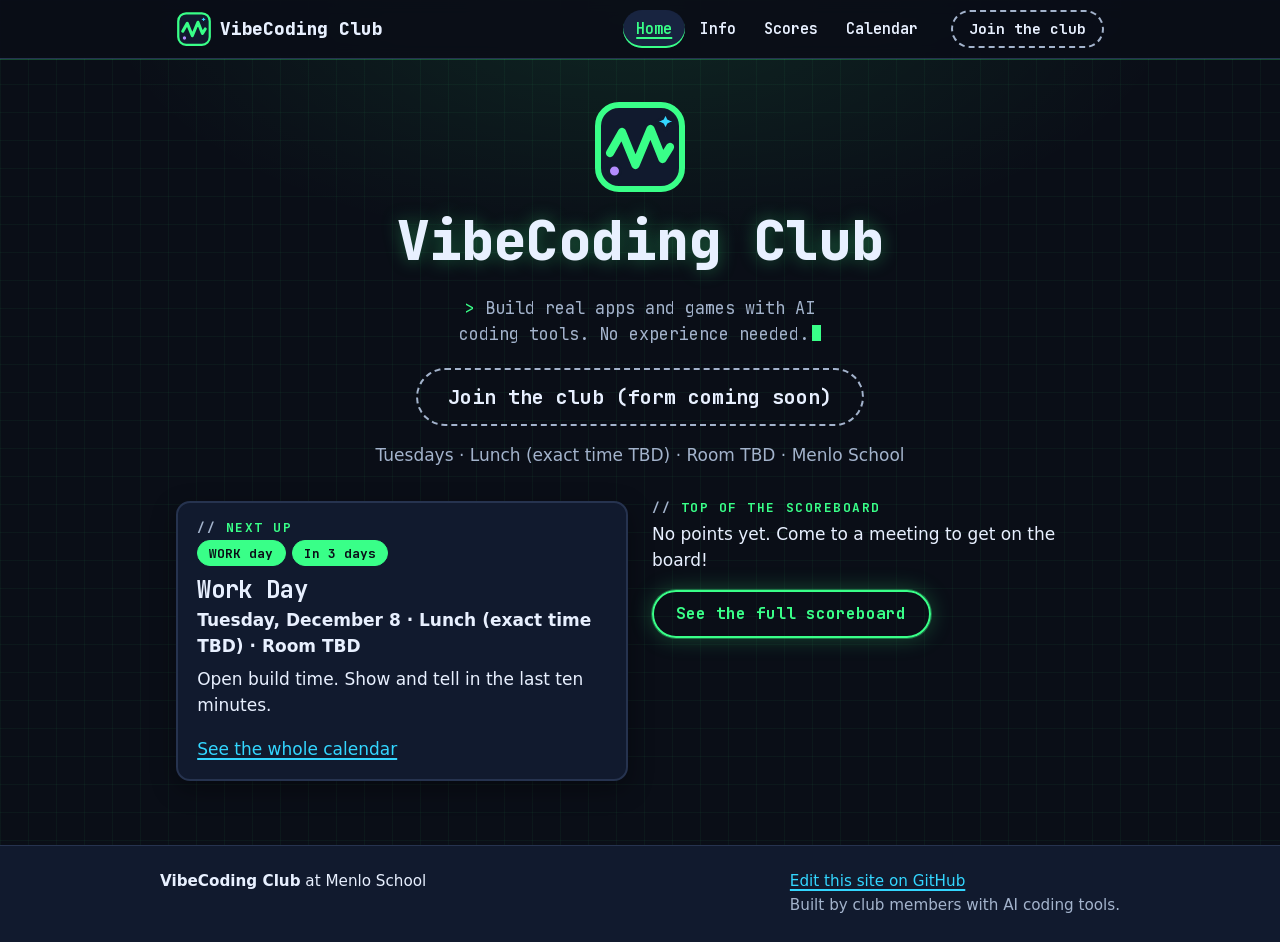
==== commit 84cbeb2e: "Re-theme review: drop hackathon leftovers, generated-content fallbacks, finite cursor blink Co-Autho" ====
--- a/index.html
+++ b/index.html
@@ -14,7 +14,7 @@
     .hero img { width: 96px; height: 96px; }
     .hero h1 { margin-top: 0.5rem; }
     .hero .pitch { font-family: var(--font-display); font-size: 1.05rem; max-width: 40ch; margin: 0 auto 1.3rem; color: var(--muted); }
-    .hero .pitch::before { content: "> " / ""; color: var(--neon); }
+    .hero .pitch::before { content: "> "; content: "> " / ""; color: var(--neon); }
     .hero .meta { margin-top: 1rem; }
 
     .next-up h3 { font-size: 1.5rem; margin: 0.6rem 0 0.2rem; }
--- a/css/style.css
+++ b/css/style.css
@@ -133,7 +133,7 @@
   font-family: var(--font-display); font-weight: 700; font-size: 0.8rem;
   text-transform: uppercase; letter-spacing: 0.12em; color: var(--neon); margin: 0 0 0.3rem;
 }
-.eyebrow::before { content: "// " / ""; color: var(--muted); }
+.eyebrow::before { content: "// "; content: "// " / ""; color: var(--muted); }
 .center { text-align: center; }
 
 /* ---------- header (drawn by js/shared.js) ---------- */
@@ -162,7 +162,7 @@
   color: var(--text); font-family: var(--font-display); font-weight: 600; font-size: 0.95rem;
 }
 .top-nav a:hover { background: var(--surface-2); color: var(--neon); }
-.top-nav a[aria-current="page"] { background: var(--surface-2); color: var(--neon); box-shadow: inset 0 -2px 0 var(--neon); }
+.top-nav a[aria-current="page"] { background: var(--surface-2); color: var(--neon); box-shadow: inset 0 -2px 0 var(--neon); text-decoration: underline; text-decoration-thickness: 2px; text-underline-offset: 3px; }
 .btn.header-join { margin-left: auto; font-size: 0.9rem; padding: 0.55rem 1rem; }
 
 /* ---------- phone tab bar (drawn by js/shared.js) ---------- */
@@ -213,7 +213,6 @@
   .btn:hover { transform: translateY(-2px); box-shadow: 0 0 0 1px rgba(57, 255, 136, 0.5), 0 0 30px rgba(57, 255, 136, 0.45); }
 }
 .btn-big { font-size: 1.25rem; padding: 0.95rem 1.9rem; white-space: normal; max-width: 100%; text-align: center; }
-.btn-cyan { background: var(--cyan); border-color: var(--cyan); box-shadow: var(--glow-cyan); }
 .btn-ghost { background: transparent; color: var(--neon); }
 .btn-ghost:hover { color: var(--neon); }
 /* "coming soon": still tappable (it explains itself), drawn as a dashed outline so it does not look broken */
@@ -260,7 +259,7 @@
   padding: 0.6rem 0.8rem; margin: 0.6rem 0; overflow-x: auto;
 }
 .cmd code { background: none; color: var(--neon); padding: 0; white-space: nowrap; }
-.cmd code::before { content: "$ "; color: var(--muted); }
+.cmd code::before { content: "$ "; content: "$ " / ""; color: var(--muted); }
 .cmd button {
   margin-left: auto; flex-shrink: 0; font: inherit; font-family: var(--font-display); font-weight: 700; cursor: pointer;
   background: var(--neon); color: var(--dark); border: 0; border-radius: 999px; padding: 0.3rem 0.8rem;
@@ -304,7 +303,7 @@
 @keyframes float-in { from { opacity: 0; transform: translateY(14px); } to { opacity: 1; transform: none; } }
 @keyframes pop-in   { from { opacity: 0; transform: scale(0.9); }       to { opacity: 1; transform: none; } }
 @keyframes toast-in { from { opacity: 0; transform: translate(-50%, 12px); } to { opacity: 1; transform: translate(-50%, 0); } }
-@keyframes blink    { 0%, 49% { opacity: 1; } 50%, 100% { opacity: 0; } }
+@keyframes blink    { 0%, 49% { opacity: 0; } 50%, 100% { opacity: 1; } }
 
 /* add class="reveal" (plus reveal-delay-1..6) to stagger things in */
 .reveal { animation: float-in 0.45s ease-out both; }
@@ -317,7 +316,7 @@
 .reveal-delay-6 { animation-delay: 0.42s; }
 
 /* a blinking terminal cursor: <span class="cursor" aria-hidden="true"></span> */
-.cursor { display: inline-block; width: 0.55em; height: 1em; margin-left: 0.15em; vertical-align: -0.1em; background: var(--neon); animation: blink 1.1s steps(1) infinite; }
+.cursor { display: inline-block; width: 0.55em; height: 1em; margin-left: 0.15em; vertical-align: -0.1em; background: var(--neon); animation: blink 1.1s steps(1) 4; }
 
 /* Reduced motion: animations jump to their final frame instead of being
    removed, so nothing that starts at opacity 0 stays invisible. JS checks
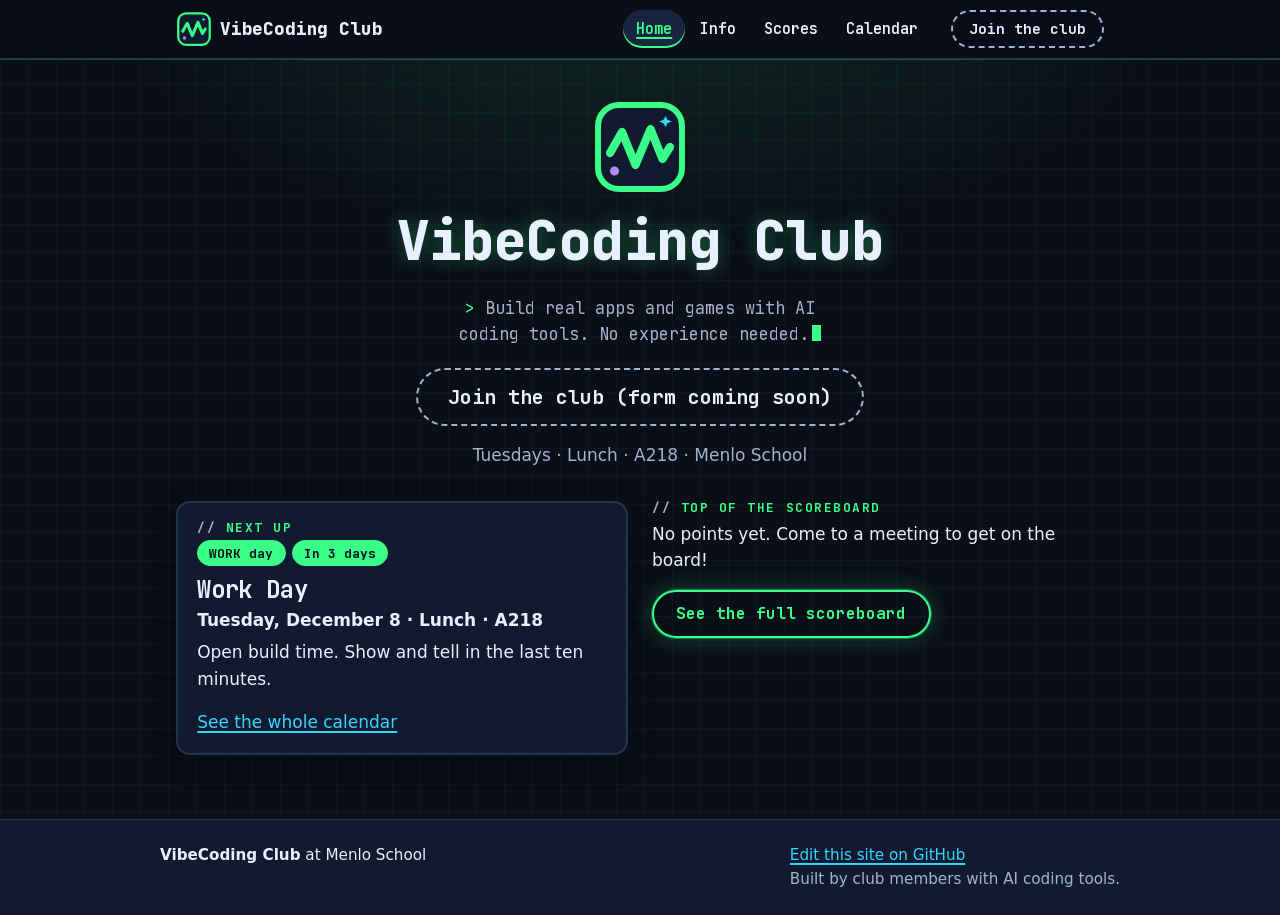
==== commit d121d8f8: "Meetings: time is Lunch, room is A218 Co-Authored-By: claude-flow <ruv@ruv.net>" ====
--- a/index.html
+++ b/index.html
@@ -52,7 +52,7 @@
       <p class="pitch reveal reveal-delay-1"><span data-site="club.pitch">Build real apps and games with AI coding tools. No experience needed.</span><span class="cursor" aria-hidden="true"></span></p>
       <a class="btn btn-big reveal reveal-delay-2" data-join href="#">Join the club</a>
       <p class="meta muted reveal reveal-delay-3">
-        <span data-site="meeting.day">Tuesdays</span> · <span data-site="meeting.time">Lunch</span> · <span data-site="meeting.room">Room TBD</span> · <span data-site="club.school">Menlo School</span>
+        <span data-site="meeting.day">Tuesdays</span> · <span data-site="meeting.time">Lunch</span> · <span data-site="meeting.room">A218</span> · <span data-site="club.school">Menlo School</span>
       </p>
     </section>
 
